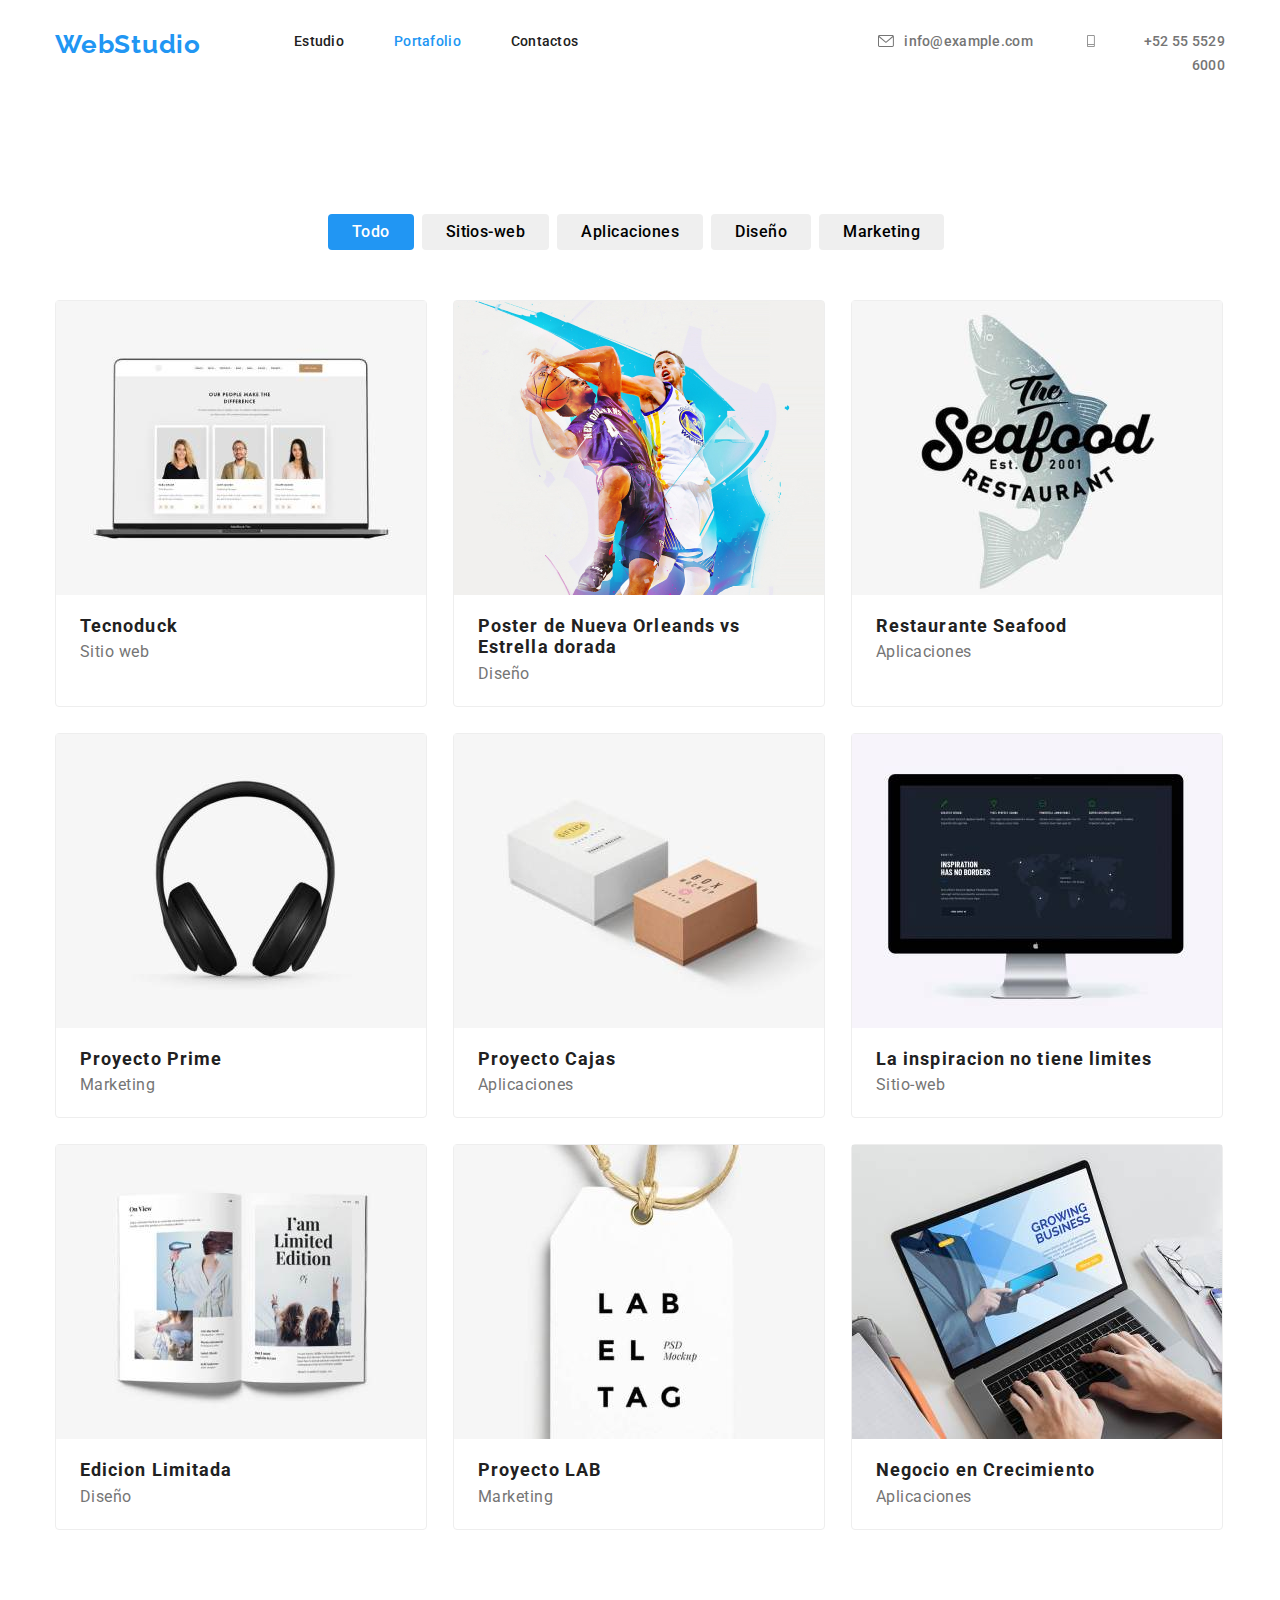
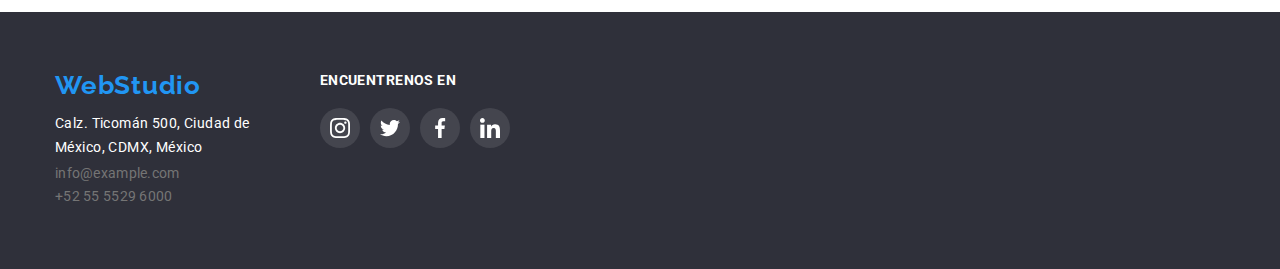
==== portafolio.html @ 907836e8 "intento 2" ====
<!DOCTYPE html>
<html lang="en">
  <head>
    <meta charset="UTF-8" />
    <meta http-equiv="X-UA-Compatible" content="IE=edge" />
    <meta name="viewport" content="width=device-width, initial-scale=1.0" />
    <title>Webstudio-Portafolio</title>
    <!-- Primeramente el normalizador -->
    <link
      rel="stylesheet"
      href="https://cdnjs.cloudflare.com/ajax/libs/modern-normalize/1.0.0/modern-normalize.min.css"
    />
    <link rel="stylesheet" href="./css/styles.css" />
    <link rel="preconnect" href="https://fonts.googleapis.com" />
    <link rel="preconnect" href="https://fonts.gstatic.com" crossorigin />
    <link
      href="https://fonts.googleapis.com/css2?family=Raleway:wght@700&family=Roboto:wght@400;500;700;900&display=swap"
      rel="stylesheet"
    />
  </head>
  <body>
    <header class="container-header">
      <div class="container flex">
        <nav class="container-nav">
          <a class="header-webstudio" href="webStudio">WebStudio</a>
          <ul class="set-header">
            <li class="item-header">
              <a class="header-text" href="./index.html"> Estudio</a>
            </li>
            <li class="item-header">
              <a class="header-text portafolio" href="./portafolio.html">
                Portafolio</a
              >
            </li>
            <li class="item-header">
              <a class="header-text" href="Contactos"> Contactos</a>
            </li>
          </ul>
        </nav>
        <ul class="set-link-header">
          <li class="item-header">
            <svg class="icons-header">
              <use href="./images/symbol-defs.svg#icon-sobre"></use>
            </svg>
            <a class="a-header-text" href="info@example.com">
              info@example.com
            </a>
          </li>
          <li class="item-header">
            <svg class="icons-header telefonio">
              <use href="./images/symbol-defs.svg#icon-telefonio"></use>
            </svg>
            <a class="a-header-text" href="+525555296000"> +52 55 5529 6000 </a>
          </li>
        </ul>
      </div>
    </header>
    <main>
      <section class="container-briefcase">
        <div class="container">
          <ul class="set-filter-briefcase">
            <li class="item-filter-briefcase">
              <button type="button" class="filter-briefcase todo">Todo</button>
            </li>
            <li class="item-filter-briefcase">
              <button type="button" class="filter-briefcase sitio">
                Sitios-web
              </button>
            </li>
            <li class="item-filter-briefcase">
              <button type="button" class="filter-briefcase aplicaciones">
                Aplicaciones
              </button>
            </li>
            <li class="item-filter-briefcase">
              <button type="button" class="filter-briefcase diseño">
                Diseño
              </button>
            </li>
            <li class="item-filter-briefcase">
              <button type="button" class="filter-briefcase marketing">
                Marketing
              </button>
            </li>
          </ul>
          <ul class="set-products">
            <li class="item-products">
              <a href="product" class="link-products">
                <img src="./images/computerthree.jpg" alt="Computerthree" />
                <h2 class="title-information">Tecnoduck</h2>
                <p class="contens-information">Sitio web</p>
              </a>
            </li>
            <li class="item-products">
              <a href="product" class="link-products">
                <img
                  src="./images/basketball.jpg"
                  alt="Poster New Orleans VS Golden Star"
                />
                <h2 class="title-information">
                  Poster de Nueva Orleands vs<br />
                  Estrella dorada
                </h2>
                <p class="contens-information">Diseño</p>
              </a>
            </li>
            <li class="item-products">
              <a href="product" class="link-products">
                <img
                  src="./images/theseafood.jpg"
                  alt="The Seafood Restaurant"
                />
                <h2 class="title-information">Restaurante Seafood</h2>
                <p class="contens-information">Aplicaciones</p>
              </a>
            </li>
            <li class="item-products">
              <a href="product" class="link-products">
                <img src="./images/headphones.jpg" alt="Headphones" />
                <h2 class="title-information">Proyecto Prime</h2>
                <p class="contens-information">Marketing</p>
              </a>
            </li>
            <li class="item-products">
              <a href="product" class="link-products">
                <img src="./images/thebox.jpg" alt="The Boxs" />
                <h2 class="title-information">Proyecto Cajas</h2>
                <p class="contens-information">Aplicaciones</p>
              </a>
            </li>
            <li class="item-products">
              <a href="product" class="link-products">
                <img src="./images/computer.jpg" alt="Computer" />
                <h2 class="title-information">
                  La inspiracion no tiene limites
                </h2>
                <p class="contens-information">Sitio-web</p>
              </a>
            </li>
            <li class="item-products">
              <a href="product" class="link-products">
                <img src="./images/magazine.jpg" alt="Magazine" />
                <h2 class="title-information">Edicion Limitada</h2>
                <p class="contens-information">Diseño</p>
              </a>
            </li>
            <li class="item-products">
              <a href="product" class="link-products">
                <img src="./images/label.jpg" alt="Labeltag" />
                <h2 class="title-information">Proyecto LAB</h2>
                <p class="contens-information">Marketing</p>
              </a>
            </li>
            <li class="item-products">
              <a href="product" class="link-products">
                <img src="./images/computertwo.jpg" alt="Computer Two" />
                <h2 class="title-information">Negocio en Crecimiento</h2>
                <p class="contens-information">Aplicaciones</p>
              </a>
            </li>
          </ul>
        </div>
      </section>
    </main>
    <!--Footer-->
    <footer class="container-footer">
      <div class="container flex">
        <div class="block">
          <a class="header-webstudio-footer" href="webStudio">WebStudio</a>
          <address class="address-footer">
            <p class="p-footer">
              Calz. Ticomán 500, Ciudad de <br />México, CDMX, México
            </p>
            <ul class="set-addrees-footer">
              <li class="item-a-footer">
                <a class="a-footer" href="info@example.com">
                  info@example.com</a
                >
              </li>
              <li class="item-a-footer">
                <a class="a-footer" href="+525555296000"> +52 55 5529 6000 </a>
              </li>
            </ul>
          </address>
        </div>
        <div class="container-footer-icons">
          <p class="title-meet">ENCUENTRENOS EN</p>
          <ul class="set-footer-icons">
            <li>
              <div class="circle-footer-icons">
                <svg class="social-media-footer">
                  <use href="./images/symbol-defs.svg#icon-instagram"></use>
                </svg>
              </div>
            </li>
            <li>
              <div class="circle-footer-icons">
                <svg class="social-media-footer">
                  <use href="./images/symbol-defs.svg#icon-twitter"></use>
                </svg>
              </div>
            </li>
            <li>
              <div class="circle-footer-icons">
                <svg class="social-media-footer">
                  <use href="./images/symbol-defs.svg#icon-facebook"></use>
                </svg>
              </div>
            </li>
            <li>
              <div class="circle-footer-icons">
                <svg class="social-media-footer">
                  <use href="./images/symbol-defs.svg#icon-linkedin"></use>
                </svg>
              </div>
            </li>
          </ul>
        </div>
      </div>
    </footer>
  </body>
</html>
---- css/styles.css ----
html {
  box-sizing: border-box;
}

:root {
  --color-text: #212121;
  --background-color-heroes: #2f303a;
  --border-buttom-header-color: #ececec;
  --background-color-header: #ffffff;
  --background-color-team: #f5f4fa;
  --color-pseudoclase: #2196f3;
  --color-link: #757575;
  --item-products-border: #eeeeee;
  --background-color-icons-footer: rgba(255, 255, 255, 0.1);
  --color-icons: rgba(117, 117, 117, 1);
  --background-color-heroes-degrade: rgba(47, 48, 58, 0.4);
}

*,
*::after,
*::before {
  box-sizing: inherit;
}
/* Estilos para poner a cero la sangría superior de los elementos */
h1,
h2,
h3,
h4,
h5,
h6,
p {
  margin-top: 0;
  margin-bottom: 0;
}
/* Clase para restablecer las propiedades básicas de las listas (ul) */
ul {
  list-style: none;
  padding-left: 0;
  text-decoration: none;
  margin: 0;
}
/* Clase para restablecer las propiedades básicas de los enlaces */
a {
  text-decoration: none;
  color: inherit;
}
/* Propiedades para la correcta visualización de las imágenes */
img {
  display: block;
  max-width: 100%;
  height: auto;
}
/* Propiedad para anular la cursiva en address */

address {
  font-style: normal;
}

body {
  font-size: 14px;
  font-family: 'Roboto', sans-serif;
  letter-spacing: 0.03em;
  color: var(--color-text);
}

/* header */

.container {
  width: 1200px;
  padding-left: 15px;
  padding-right: 15px;
  margin-left: auto;
  margin-right: auto;
}

.flex {
  display: flex;
}

.der {
  display: flex;
  background-color: var(--background-color-header);
  border-bottom: 1px solid var(--border-buttom-header-color);
}

.container-nav {
  display: flex;
}
.header-webstudio{
  color: var(--color-pseudoclase);
  font-family: 'Raleway', sans-serif;
  font-size: 26px;
  font-weight: 700;
  line-height: 1.1em;
  letter-spacing: 0.03em;
  text-align: right;
  text-decoration: none;
  padding: 30px 0px;
  margin-right: 93px;
}

.stud-tex {
  font-size: 14px;
  font-weight: 500;
  line-height: 1.7em;
  letter-spacing: 0.02em;
  text-decoration: none;
}

.stud-tex:hover:focus {
  color: var(--color-pseudoclase);
}

.set-header {
  display: flex;
  padding: 30px 0px;
  margin-right: 300px;
}

.header-text {
  font-size: 14px;
  font-weight: 500;
  line-height: 1.7em;
  letter-spacing: 0.02em;
  text-decoration: none;
}

.header-text:hover,
.header-text:focus {
  color: var(--color-pseudoclase);
}

.set-link-header {
  display: flex;
  padding: 30px 0px;
}

.item-header {
  display: flex;
}

.item-header:not(:last-child) {
  margin-right: 50px;
}

.estudio {
  color: var(--color-pseudoclase);
}

.portafolio {
  color: var(--color-pseudoclase);
}

.a-header-text {
  color: var(--color-link);
  font-weight: 500;
  font-size: 14px;
  line-height: 1.7em;
  letter-spacing: 0.02em;
  text-decoration: none;
  text-align: right;
}

.icons-header {
  height: 12px;
  width: 16px;
  fill: var(--color-icons);
  cursor: pointer;
  margin-right: 10px;
  margin-top: 5px;
}

.tel {
  height: 16px;
  width: 10px;
  margin-top: 4px;
}

.item-header:hover .a-header-text {
  color: var(--color-pseudoclase);
}

.item-header:hover .icons-header {
  fill: var(--color-pseudoclase);
}

/* Main Section Heroes */
.container-heroes {
  background-image: linear-gradient(rgba(35, 39, 50, 0.6), rgba(5, 7, 12, 0.6)),
    url(../images/Imagen.jpg);
  padding-top: 200px;
  padding-bottom: 200px;
}

.heroes-title {
  color: white;

  font-style: normal;
  font-weight: 900;
  font-size: 44px;
  line-height: 60px;

  text-align: center;
  letter-spacing: 0.06em;
  text-transform: uppercase;
}

.heroes-button {
  margin: auto;
  gap: 10px;
  padding: 10px 32px;
  font-style: normal;
  font-weight: 700;
  font-size: 16px;
  line-height: 1.8;
  display: flex;
  letter-spacing: 0.06em;
  cursor: pointer;
  box-shadow: 0px 4px 4px rgba(0, 0, 0, 0.15);
  border-radius: 4px;
  margin-top: 30px;
  background-color: var(--color-pseudoclase);
  color: var(--background-color-header);
}

/* Main Section indicators */

.container-indicators {
  padding-top: 95px;
  padding-bottom: 94px;
}

.item-indicators {
  flex-basis: calc((100%-90px) / 4);
}

.box-indicators {
  width: 270px;
  height: 120px;
  background: #f5f4fa;
  border-radius: 4px;
  margin-bottom: 30px;
  display: inline-flex;
}

.icons-indicators {
  padding: 25px 100px;
  fill: var(--color-icons);
  cursor: pointer;
}

.icons-indicators:hover {
  fill: #2196f3;
}

.card-set-indicators {
  display: flex;
  gap: 30px;
}

.indicators-title {
  color: var(--color-text);
  font-size: 14px;
  font-weight: 700;
  line-height: 1.7;
  letter-spacing: 0.03em;
  text-align: left;
  margin-bottom: 10px;
}

.indicators-text {
  color: var(--color-link);
  font-size: 14px;
  font-weight: 400;
  line-height: 1.7;
  letter-spacing: 0.03em;
  text-align: left;
}

/* Main Section dedicate */

.container-dedicate {
  margin: auto;
  mix-blend-mode: normal;
}

.dedicate-our-title {
  font-size: 36px;
  font-weight: 700;
  line-height: 1.5;
  letter-spacing: 0.03em;
  text-align: center;
  margin-bottom: 55.05px;
}

.set-images-dedicate {
  display: flex;
  margin: auto;
  justify-content: center;
  gap: 30px;
}

.background {
  width: 373px;
  height: 323px;
  position: relative;
}

.box-dedicate-bottom {
  width: 370px;
  height: 70px;
  background: rgba(47, 48, 58, 0.8);
  position: absolute;
  bottom: 0;
}

.text-dedicate {
  font-weight: 700;
  font-size: 14px;
  line-height: 1.5;
  text-align: center;
  letter-spacing: 0.03em;
  text-transform: uppercase;
  color: var(--background-color-header);
  padding: 27px 79px;
}

/* Main Section team */

.our-team {
  margin-top: 94px;
  background-color: var(--background-color-team);
}

.title-our-team {
  font-size: 36px;
  font-weight: 700;
  line-height: 1.5;
  letter-spacing: 0.03em;
  text-align: center;
  margin: auto;
  padding-top: 94px;
}

.set-images-team {
  display: flex;
  margin-top: 50px;
  padding-bottom: 94px;
  gap: 30px;
}

.item-our-team {
  box-shadow: 0px 1px 3px rgba(0, 0, 0, 0.12), 0px 1px 1px rgba(0, 0, 0, 0.14),
    0px 2px 1px rgba(0, 0, 0, 0.2);
  border-radius: 0px 0px 4px 4px;
  background-color: white;
}

.name-employee {
  color: var(--color-text);
  font-size: 16px;
  font-weight: 500;
  line-height: 1.5;
  letter-spacing: 0.03em;
  text-align: center;
  padding-top: 30px;
}

.function-employee {
  color: var(--color-link);
  font-size: 16px;
  font-weight: 400;
  line-height: 1.5;
  letter-spacing: 0.03em;
  text-align: center;
  margin-top: 10px;
}

.icons-our-team {
  display: flex;
  padding-top: 16px;
  padding-bottom: 30px;
  align-items: center;
  justify-content: center;
  gap: 15px;
}

.hover-conjunt-team:hover .circle-our-team-icons {
  background-color: var(--color-pseudoclase);
}
.hover-conjunt-team:hover .social-media {
  fill: var(--background-color-header);
}

.circle-our-team-icons {
  height: 40px;
  width: 40px;
  border-radius: 50%;
  display: flex;
  align-items: center;
  justify-content: center;
  cursor: pointer;
}

.circle-our-team-icons:hover {
  background-color: var(--color-pseudoclase);
}

.social-media {
  height: 20px;
  width: 20px;
  fill: var(--color-icons);
  cursor: pointer;
}

.social-media:hover {
  fill: var(--background-color-header);
}

.container-regular-customers {
  padding-bottom: 151px;
}

.title-regular-customers {
  font-size: 36px;
  font-weight: 700;
  line-height: 1.5;
  letter-spacing: 0.03em;
  text-align: center;
  padding-top: 59px;
  margin-bottom: 44px;
}

.set-regular-customer {
  gap: 30px;
  display: flex;
}

.logos-regular-customer {
  box-sizing: border-box;
  border: 1px solid #afb1b8;
  border-radius: 4px;
  width: 170px;
  height: 81px;
  padding: 14px 32px;
  fill: var(--color-icons);
  cursor: pointer;
}

.box-regular-customer:hover .logos-regular-customer {
  fill: var(--color-pseudoclase);
  border-color: var(--color-pseudoclase);
}


/* Desde este punto se maneja la pagina de portafolio *//* Desde este punto se maneja la pagina de portafolio *//* Desde este punto se maneja la pagina de portafolio *//* Desde este punto se maneja la pagina de portafolio *//* Desde este punto se maneja la pagina de portafolio *//* Desde este punto se maneja la pagina de portafolio *//* Desde este punto se maneja la pagina de portafolio *//* Desde este punto se maneja la pagina de portafolio *//* Desde este punto se maneja la pagina de portafolio *//* Desde este punto se maneja la pagina de portafolio *//* Desde este punto se maneja la pagina de portafolio *//* Desde este punto se maneja la pagina de portafolio *//* Desde este punto se maneja la pagina de portafolio *//* Desde este punto se maneja la pagina de portafolio *//* Desde este punto se maneja la pagina de portafolio *//* Desde este punto se maneja la pagina de portafolio *//* Desde este punto se maneja la pagina de portafolio *//* Desde este punto se maneja la pagina de portafolio *//* Desde este punto se maneja la pagina de portafolio *//* Desde este punto se maneja la pagina de portafolio *//* Desde este punto se maneja la pagina de portafolio *//* Desde este punto se maneja la pagina de portafolio *//* Desde este punto se maneja la pagina de portafolio *//* Desde este punto se maneja la pagina de portafolio *//* Desde este punto se maneja la pagina de portafolio *//* Desde este punto se maneja la pagina de portafolio *//* Desde este punto se maneja la pagina de portafolio */
/* Desde este punto se maneja la pagina de portafolio *//* Desde este punto se maneja la pagina de portafolio *//* Desde este punto se maneja la pagina de portafolio *//* Desde este punto se maneja la pagina de portafolio *//* Desde este punto se maneja la pagina de portafolio *//* Desde este punto se maneja la pagina de portafolio *//* Desde este punto se maneja la pagina de portafolio *//* Desde este punto se maneja la pagina de portafolio *//* Desde este punto se maneja la pagina de portafolio *//* Desde este punto se maneja la pagina de portafolio *//* Desde este punto se maneja la pagina de portafolio *//* Desde este punto se maneja la pagina de portafolio *//* Desde este punto se maneja la pagina de portafolio *//* Desde este punto se maneja la pagina de portafolio *//* Desde este punto se maneja la pagina de portafolio *//* Desde este punto se maneja la pagina de portafolio *//* Desde este punto se maneja la pagina de portafolio *//* Desde este punto se maneja la pagina de portafolio *//* Desde este punto se maneja la pagina de portafolio *//* Desde este punto se maneja la pagina de portafolio *//* Desde este punto se maneja la pagina de portafolio *//* Desde este punto se maneja la pagina de portafolio *//* Desde este punto se maneja la pagina de portafolio *//* Desde este punto se maneja la pagina de portafolio *//* Desde este punto se maneja la pagina de portafolio *//* Desde este punto se maneja la pagina de portafolio *//* Desde este punto se maneja la pagina de portafolio */
/* Desde este punto se maneja la pagina de portafolio *//* Desde este punto se maneja la pagina de portafolio *//* Desde este punto se maneja la pagina de portafolio *//* Desde este punto se maneja la pagina de portafolio *//* Desde este punto se maneja la pagina de portafolio *//* Desde este punto se maneja la pagina de portafolio *//* Desde este punto se maneja la pagina de portafolio *//* Desde este punto se maneja la pagina de portafolio *//* Desde este punto se maneja la pagina de portafolio *//* Desde este punto se maneja la pagina de portafolio *//* Desde este punto se maneja la pagina de portafolio *//* Desde este punto se maneja la pagina de portafolio *//* Desde este punto se maneja la pagina de portafolio *//* Desde este punto se maneja la pagina de portafolio *//* Desde este punto se maneja la pagina de portafolio *//* Desde este punto se maneja la pagina de portafolio *//* Desde este punto se maneja la pagina de portafolio *//* Desde este punto se maneja la pagina de portafolio *//* Desde este punto se maneja la pagina de portafolio *//* Desde este punto se maneja la pagina de portafolio *//* Desde este punto se maneja la pagina de portafolio *//* Desde este punto se maneja la pagina de portafolio *//* Desde este punto se maneja la pagina de portafolio *//* Desde este punto se maneja la pagina de portafolio *//* Desde este punto se maneja la pagina de portafolio *//* Desde este punto se maneja la pagina de portafolio *//* Desde este punto se maneja la pagina de portafolio */
/* Desde este punto se maneja la pagina de portafolio *//* Desde este punto se maneja la pagina de portafolio *//* Desde este punto se maneja la pagina de portafolio *//* Desde este punto se maneja la pagina de portafolio *//* Desde este punto se maneja la pagina de portafolio *//* Desde este punto se maneja la pagina de portafolio *//* Desde este punto se maneja la pagina de portafolio *//* Desde este punto se maneja la pagina de portafolio *//* Desde este punto se maneja la pagina de portafolio *//* Desde este punto se maneja la pagina de portafolio *//* Desde este punto se maneja la pagina de portafolio *//* Desde este punto se maneja la pagina de portafolio *//* Desde este punto se maneja la pagina de portafolio *//* Desde este punto se maneja la pagina de portafolio *//* Desde este punto se maneja la pagina de portafolio *//* Desde este punto se maneja la pagina de portafolio *//* Desde este punto se maneja la pagina de portafolio *//* Desde este punto se maneja la pagina de portafolio *//* Desde este punto se maneja la pagina de portafolio *//* Desde este punto se maneja la pagina de portafolio *//* Desde este punto se maneja la pagina de portafolio *//* Desde este punto se maneja la pagina de portafolio *//* Desde este punto se maneja la pagina de portafolio *//* Desde este punto se maneja la pagina de portafolio *//* Desde este punto se maneja la pagina de portafolio *//* Desde este punto se maneja la pagina de portafolio *//* Desde este punto se maneja la pagina de portafolio */


/* main section FilterBriefcase */

.container-briefcase {
  background-color: white;
  margin: auto;
}

.set-filter-briefcase {
  display: flex;
  padding-top: 106px;
  align-items: center;
  justify-content: center;
}

.item-filter-briefcase {
  margin-right: 8px;
}

.filter-briefcase {
  border-radius: 4px;
  font-size: 16px;
  font-weight: 500;
  line-height: 1.5;
  letter-spacing: 0.03em;
  text-align: center;
  border: none;
  cursor: pointer;
  padding: 6px 24px;
}

.filter-briefcase:hover,
.filter-briefcase:focus {
  box-shadow: 0px 2px 2px 0px rgba(0, 0, 0, 0.12);

  box-shadow: 0px 1px 2px 0px rgba(0, 0, 0, 0.08);

  box-shadow: 0px 3px 1px 0px rgba(0, 0, 0, 0.1);
}

.todo {
  background: var(--color-pseudoclase);
  color: white;
  text-align: center;
}

.filter-briefcase:hover,
.filter-briefcase:focus {
  background: var(--color-pseudoclase);
  color: white;
}

/* main section products */

.set-products {
  display: flex;
  flex-wrap: wrap;
  margin-top: 50px;
  padding-bottom: 82px;
  gap: 26px;
}

.item-products {
  background-color: var(--background-color-header);
  border-radius: 4px;
  border: 1px solid var(--item-products-border);
}

.item-products:hover {
  box-shadow: 1px 4px 6px 0px rgba(0, 0, 0, 0.16);

  box-shadow: 0px 4px 4px 0px rgba(0, 0, 0, 0.06);

  box-shadow: 0px 1px 1px 0px rgba(0, 0, 0, 0.12);
}

.title-information {
  cursor: pointer;
  font-size: 18px;
  font-weight: 700;
  line-height: 1.2;
  letter-spacing: 0.06em;
  text-align: left;
  padding-top: 20px;
  padding-left: 24px;
  padding-right: 20px;
}

.contens-information {
  cursor: pointer;
  color: #757575;
  font-size: 16px;
  line-height: 1.5;
  letter-spacing: 0.03em;
  text-align: left;
  padding-left: 24px;
  padding-right: 24px;
  padding-bottom: 20px;
  margin-top: 4px;
}

/* Footer */

footer {
  color: white;
  background-color: var(--background-color-heroes);
}

.container-footer {
  padding-top: 60px;
  padding-bottom: 60px;
}

.header-webstudio-footer {
  color: var(--color-pseudoclase);
  font-family: 'Raleway', sans-serif;
  font-size: 26px;
  font-weight: 700;
  line-height: 1;
  letter-spacing: 0.03em;
  text-decoration: none;
  cursor: pointer;
  margin-top: 60px;
}

.p-footer {
  font-size: 14px;
  font-weight: 400;
  line-height: 1.7;
  letter-spacing: 0.03em;
  margin-bottom: 2px;
  margin-top: 14px;
}

.set-addrees-footer {
  display: inline-block;
  margin: auto;
}

.item-a-footer {
  margin: auto;
}

.a-footer:hover,
.a-footer:focus {
  color: var(--color-pseudoclase);
}

.a-footer:active {
  color: var(--color-pseudoclase);
}

.a-footer {
  color: var(--color-link);
  font-weight: 400;
  font-size: 14px;
  line-height: 1.7;
  letter-spacing: 0.02em;
  margin-bottom: 47px;
  padding-bottom: 9px;
}

.container-footer-icons {
  display: flex;
  background-color: var(background-color-icons-footer);
  display: block;
  margin-left: 70px;
}

.title-meet {
  font-weight: 700;
  font-size: 14px;
  line-height: 16px;
  letter-spacing: 0.03em;
  text-transform: uppercase;
  margin-bottom: 20px;
}

.set-footer-icons {
  display: flex;
  gap: 10px;
}

.circle-footer-icons {
  height: 40px;
  width: 40px;
  background-color: var(--background-color-icons-footer);
  border-radius: 50%;
  display: flex;
  align-items: center;
  justify-content: center;
  cursor: pointer;
}

.circle-footer-icons:hover {
  background-color: var(--color-pseudoclase);
}

.social-media-footer {
  height: 20px;
  width: 20px;
  fill: var(--background-color-header);
}

/* Desde aqui comienza la tarea #5*/
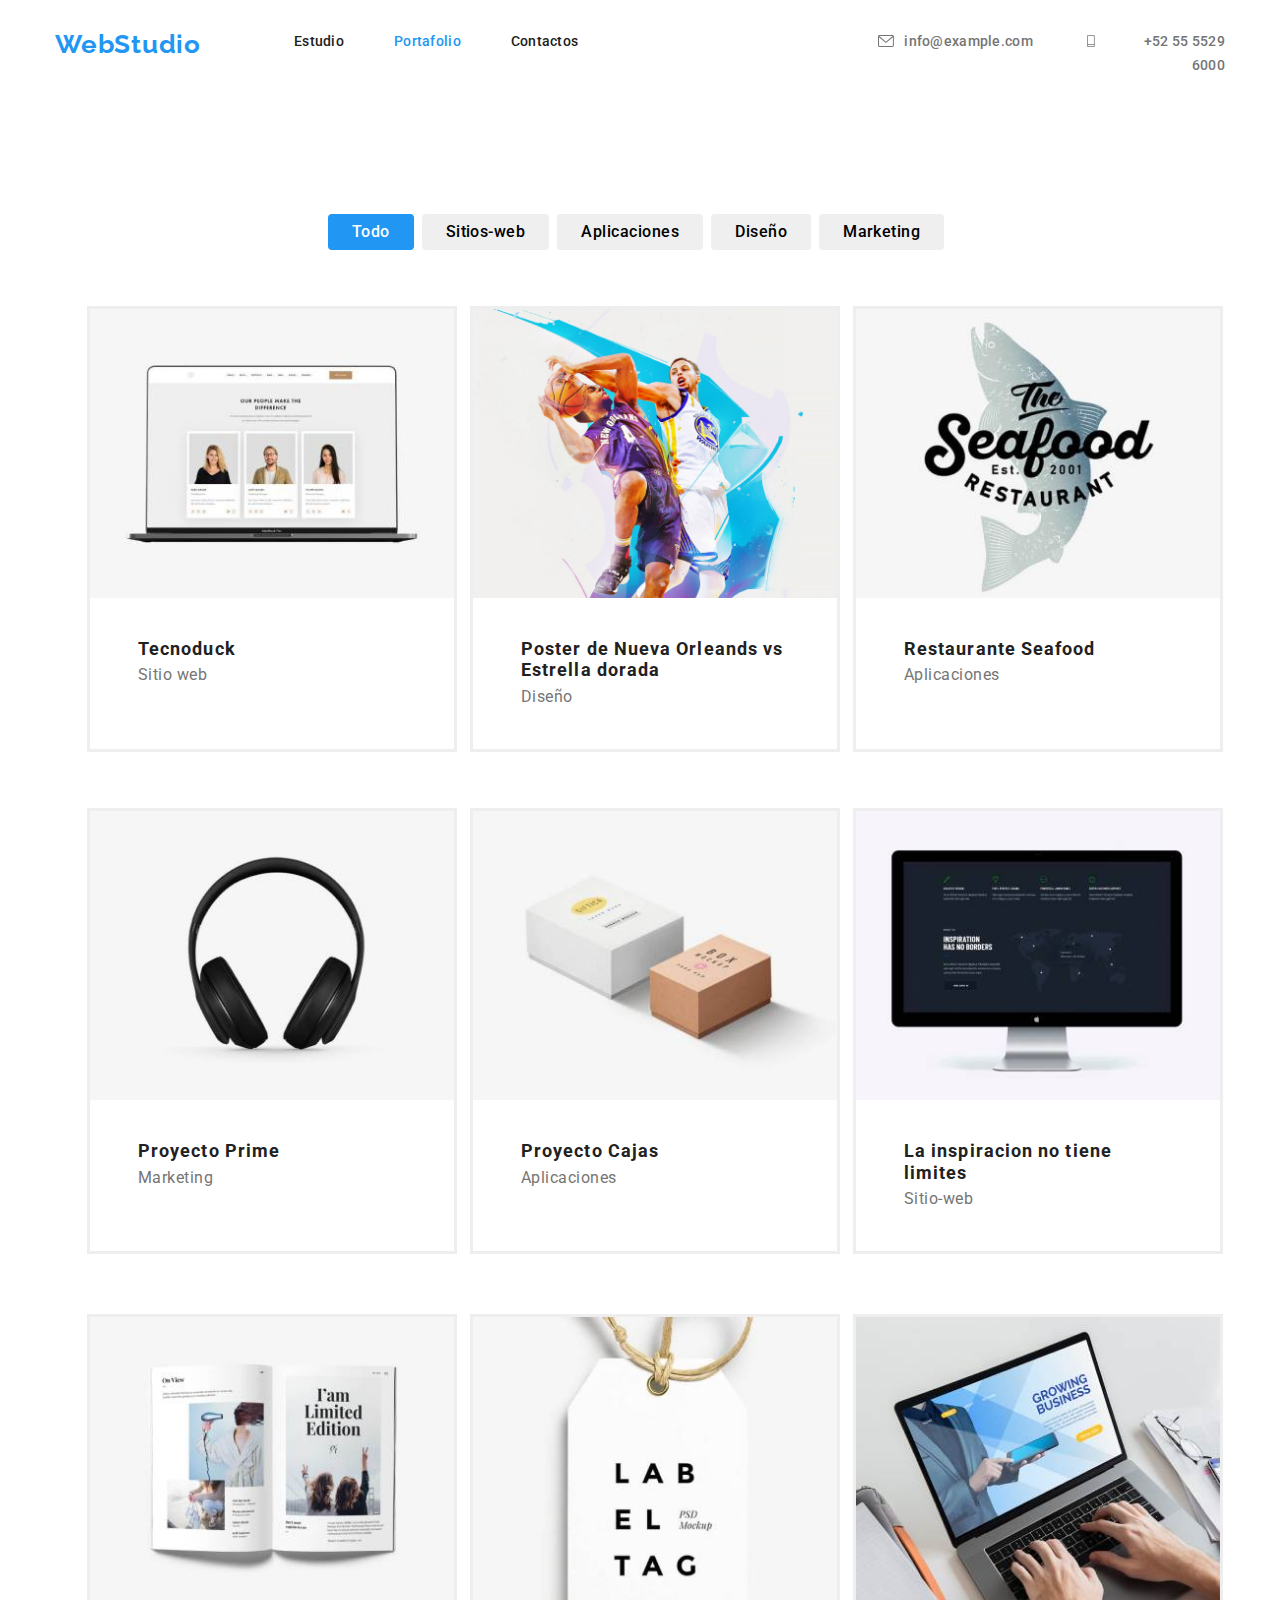
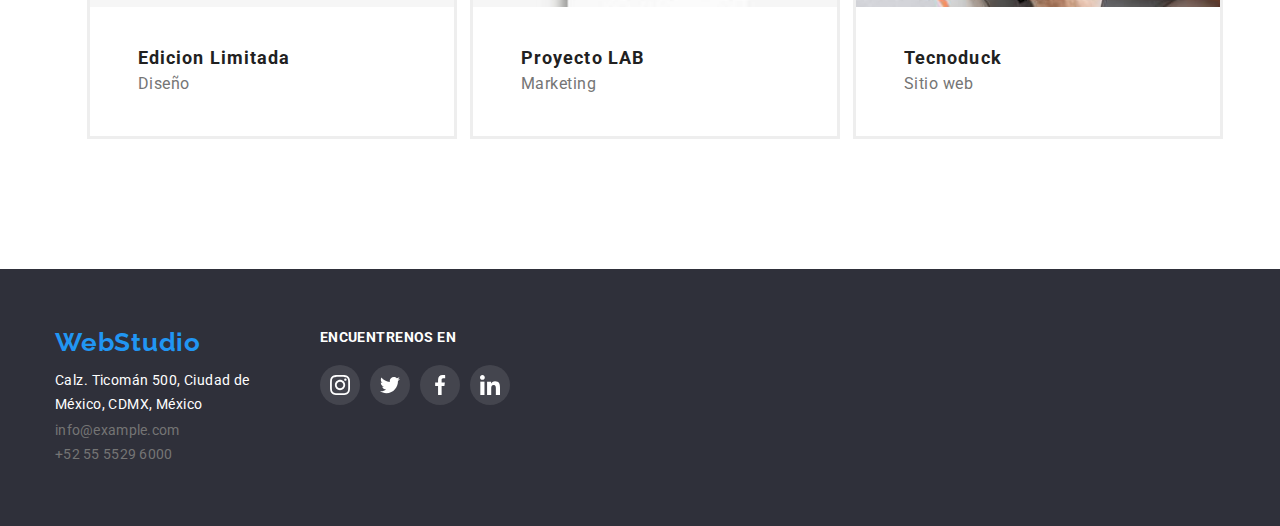
==== commit e91df996: "primer cambio tarea 5" ====
--- a/portafolio.html
+++ b/portafolio.html
@@ -1,222 +1,288 @@
 <!DOCTYPE html>
 <html lang="en">
-  <head>
-    <meta charset="UTF-8" />
-    <meta http-equiv="X-UA-Compatible" content="IE=edge" />
-    <meta name="viewport" content="width=device-width, initial-scale=1.0" />
-    <title>Webstudio-Portafolio</title>
-    <!-- Primeramente el normalizador -->
-    <link
-      rel="stylesheet"
-      href="https://cdnjs.cloudflare.com/ajax/libs/modern-normalize/1.0.0/modern-normalize.min.css"
-    />
-    <link rel="stylesheet" href="./css/styles.css" />
-    <link rel="preconnect" href="https://fonts.googleapis.com" />
-    <link rel="preconnect" href="https://fonts.gstatic.com" crossorigin />
-    <link
-      href="https://fonts.googleapis.com/css2?family=Raleway:wght@700&family=Roboto:wght@400;500;700;900&display=swap"
-      rel="stylesheet"
-    />
-  </head>
-  <body>
-    <header class="container-header">
-      <div class="container flex">
-        <nav class="container-nav">
-          <a class="header-webstudio" href="webStudio">WebStudio</a>
-          <ul class="set-header">
-            <li class="item-header">
-              <a class="header-text" href="./index.html"> Estudio</a>
-            </li>
-            <li class="item-header">
-              <a class="header-text portafolio" href="./portafolio.html">
-                Portafolio</a
+
+<head>
+  <meta charset="UTF-8" />
+  <meta http-equiv="X-UA-Compatible" content="IE=edge" />
+  <meta name="viewport" content="width=device-width, initial-scale=1.0" />
+  <title>Webstudio-Portafolio</title>
+  <!-- Primeramente el normalizador -->
+  <link rel="stylesheet"
+    href="https://cdnjs.cloudflare.com/ajax/libs/modern-normalize/1.0.0/modern-normalize.min.css" />
+  <link rel="stylesheet" href="./css/styles.css" />
+  <link rel="preconnect" href="https://fonts.googleapis.com" />
+  <link rel="preconnect" href="https://fonts.gstatic.com" crossorigin />
+  <link href="https://fonts.googleapis.com/css2?family=Raleway:wght@700&family=Roboto:wght@400;500;700;900&display=swap"
+    rel="stylesheet" />
+</head>
+
+<body>
+<main>
+  <header class="container-header">
+    <div class="container flex">
+      <nav class="container-nav">
+        <a class="header-webstudio" href="webStudio">WebStudio</a>
+        <ul class="set-header">
+          <li class="item-header">
+            <a class="header-text" href="./index.html"> Estudio</a>
+          </li>
+          <li class="item-header">
+            <a class="header-text portafolio" href="./portafolio.html">
+              Portafolio</a
+            >
+          </li>
+          <li class="item-header">
+            <a class="header-text" href="Contactos"> Contactos</a>
+          </li>
+        </ul>
+      </nav>
+      <ul class="set-link-header">
+        <li class="item-header">
+          <svg class="icons-header">
+            <use href="./images/symbol-defs.svg#icon-sobre"></use>
+          </svg>
+          <a class="a-header-text" href="info@example.com">
+            info@example.com
+          </a>
+        </li>
+        <li class="item-header">
+          <svg class="icons-header telefonio">
+            <use href="./images/symbol-defs.svg#icon-telefonio"></use>
+          </svg>
+          <a class="a-header-text" href="+525555296000"> +52 55 5529 6000 </a>
+        </li>
+      </ul>
+    </div>
+  </header>
+  <main>
+    <section class="container-briefcase">
+      <div class="container">
+        <ul class="set-filter-briefcase">
+          <li class="item-filter-briefcase">
+            <button type="button" class="filter-briefcase todo">Todo</button>
+          </li>
+          <li class="item-filter-briefcase">
+            <button type="button" class="filter-briefcase sitio">
+              Sitios-web
+            </button>
+          </li>
+          <li class="item-filter-briefcase">
+            <button type="button" class="filter-briefcase aplicaciones">
+              Aplicaciones
+            </button>
+          </li>
+          <li class="item-filter-briefcase">
+            <button type="button" class="filter-briefcase diseño">
+              Diseño
+            </button>
+          </li>
+          <li class="item-filter-briefcase">
+            <button type="button" class="filter-briefcase marketing">
+              Marketing
+            </button>
+          </li>
+        </ul>
+   <!-- tarjetas  tarjetas  tarjetas  tarjetas  tarjetas  tarjetas  tarjetas  tarjetas  tarjetas  tarjetas  tarjetas  tarjetas  tarjetas  tarjetas  tarjetas  tarjetas  tarjetas  tarjetas  tarjetas  tarjetas  tarjetas  tarjetas  tarjetas
+   tarjetas  tarjetas  tarjetas  tarjetas  tarjetas  tarjetas  tarjetas  tarjetas  tarjetas  tarjetas  tarjetas  tarjetas  tarjetas  tarjetas  tarjetas  tarjetas  tarjetas  tarjetas  tarjetas  tarjetas  tarjetas  tarjetas  tarjetas -->
+
+  <div class="container-botton-top">
+    <div class="flex-list">
+    <div class="card-container">
+      <div class="card-image">
+        <img src="./images/computerthree.jpg" alt="Computerthree" width="370" />
+        <div class="card-animation">
+          Tecnoduck es una plataforma de ditribución de coronavirus de última generación. Las compañias usan esta
+          plataforma para el espionaje digital y los ataques a los servidores
+          seguros de la competencia.
+        </div>
+        </div> 
+        <div class="card-body">
+          <p class="card-title">Tecnoduck</p>
+          <p class="card-description">Sitio web</p>
+        </div>       
+      </div> 
+
+      <div class="card-container">
+        <div class="card-image">
+          <img src="./images/basketball.jpg" alt="Poster New Orleans VS Golden Star" width="370" />
+          <div class="card-animation">
+            Tecnoduck es una plataforma de ditribución de coronavirus de última generación. Las compañias usan esta
+            plataforma para el espionaje digital y los ataques a los servidores
+            seguros de la competencia.
+          </div>
+          </div> 
+          <div class="card-body">
+            <p class="card-title">Poster de Nueva Orleands vs<br />
+              Estrella dorada</p>
+            <p class="card-description">Diseño</p>
+          </div>       
+        </div> <div class="card-container">
+          <div class="card-image">
+            <img src="./images/theseafood.jpg" alt="The Seafood Restaurant" width="370" />
+            <div class="card-animation">
+              Tecnoduck es una plataforma de ditribución de coronavirus de última generación. Las compañias usan esta
+              plataforma para el espionaje digital y los ataques a los servidores
+              seguros de la competencia.
+            </div>
+            </div> 
+            <div class="card-body">
+              <p class="card-title">Restaurante Seafood</p>
+              <p class="card-description">Aplicaciones</p>
+            </div>       
+          </div> 
+    </div>
+  </div>
+
+  <div class="container-botton">
+    <div class="flex-list">
+    <div class="card-container">
+      <div class="card-image">
+        <img src="./images/headphones.jpg" alt="Headphones" width="370" />
+        <div class="card-animation">
+          Tecnoduck es una plataforma de ditribución de coronavirus de última generación. Las compañias usan esta
+          plataforma para el espionaje digital y los ataques a los servidores
+          seguros de la competencia.
+        </div>
+        </div> 
+        <div class="card-body">
+          <p class="card-title">Proyecto Prime</p>
+          <p class="card-description">Marketing</p>
+        </div>       
+      </div> 
+
+      <div class="card-container">
+        <div class="card-image">
+          <img src="./images/thebox.jpg" alt="The Boxs" width="370" />
+          <div class="card-animation">
+            Tecnoduck es una plataforma de ditribución de coronavirus de última generación. Las compañias usan esta
+            plataforma para el espionaje digital y los ataques a los servidores
+            seguros de la competencia.
+          </div>
+          </div> 
+          <div class="card-body">
+            <p class="card-title">Proyecto Cajas</p>
+            <p class="card-description">Aplicaciones</p>
+          </div>       
+        </div> <div class="card-container">
+          <div class="card-image">
+            <img src="./images/computer.jpg" alt="Computer" width="370" />
+            <div class="card-animation">
+              Tecnoduck es una plataforma de ditribución de coronavirus de última generación. Las compañias usan esta
+              plataforma para el espionaje digital y los ataques a los servidores
+              seguros de la competencia.
+            </div>
+            </div> 
+            <div class="card-body">
+              <p class="card-title">La inspiracion no tiene limites</p>
+              <p class="card-description">Sitio-web</p>
+            </div>       
+          </div> 
+    </div>
+  </div>
+
+  <div class="container-botton-final">
+    <div class="flex-list">
+    <div class="card-container">
+      <div class="card-image">
+        <img src="./images/magazine.jpg" alt="Magazine" width="370" />
+        <div class="card-animation">
+          Tecnoduck es una plataforma de ditribución de coronavirus de última generación. Las compañias usan esta
+          plataforma para el espionaje digital y los ataques a los servidores
+          seguros de la competencia.
+        </div>
+        </div> 
+        <div class="card-body">
+          <p class="card-title">Edicion Limitada</p>
+          <p class="card-description">Diseño</p>
+        </div>       
+      </div> 
+
+      <div class="card-container">
+        <div class="card-image">
+          <img src="./images/label.jpg" alt="Labeltag" width="370" />
+          <div class="card-animation">
+            Tecnoduck es una plataforma de ditribución de coronavirus de última generación. Las compañias usan esta
+            plataforma para el espionaje digital y los ataques a los servidores
+            seguros de la competencia.
+          </div>
+          </div> 
+          <div class="card-body">
+            <p class="card-title">Proyecto LAB</p>
+            <p class="card-description">Marketing</p>
+          </div>       
+        </div> <div class="card-container">
+          <div class="card-image">
+            <img src="./images/computertwo.jpg" alt="" width="370" />
+            <div class="card-animation">
+              Tecnoduck es una plataforma de ditribución de coronavirus de última generación. Las compañias usan esta
+              plataforma para el espionaje digital y los ataques a los servidores
+              seguros de la competencia.
+            </div>
+            </div> 
+            <div class="card-body">
+              <p class="card-title">Tecnoduck</p>
+              <p class="card-description">Sitio web</p>
+            </div>       
+          </div> 
+    </div>
+  </div>
+</main>
+  <!--Footer-->
+  <footer class="container-footer">
+    <div class="container flex">
+      <div class="block">
+        <a class="header-webstudio-footer" href="webStudio">WebStudio</a>
+        <address class="address-footer">
+          <p class="p-footer">
+            Calz. Ticomán 500, Ciudad de <br />México, CDMX, México
+          </p>
+          <ul class="set-addrees-footer">
+            <li class="item-a-footer">
+              <a class="a-footer" href="info@example.com">
+                info@example.com</a
               >
             </li>
-            <li class="item-header">
-              <a class="header-text" href="Contactos"> Contactos</a>
+            <li class="item-a-footer">
+              <a class="a-footer" href="+525555296000"> +52 55 5529 6000 </a>
             </li>
           </ul>
-        </nav>
-        <ul class="set-link-header">
-          <li class="item-header">
-            <svg class="icons-header">
-              <use href="./images/symbol-defs.svg#icon-sobre"></use>
-            </svg>
-            <a class="a-header-text" href="info@example.com">
-              info@example.com
-            </a>
-          </li>
-          <li class="item-header">
-            <svg class="icons-header telefonio">
-              <use href="./images/symbol-defs.svg#icon-telefonio"></use>
-            </svg>
-            <a class="a-header-text" href="+525555296000"> +52 55 5529 6000 </a>
+        </address>
+      </div>
+      <div class="container-footer-icons">
+        <p class="title-meet">ENCUENTRENOS EN</p>
+        <ul class="set-footer-icons">
+          <li>
+            <div class="circle-footer-icons">
+              <svg class="social-media-footer">
+                <use href="./images/symbol-defs.svg#icon-instagram"></use>
+              </svg>
+            </div>
+          </li>
+          <li>
+            <div class="circle-footer-icons">
+              <svg class="social-media-footer">
+                <use href="./images/symbol-defs.svg#icon-twitter"></use>
+              </svg>
+            </div>
+          </li>
+          <li>
+            <div class="circle-footer-icons">
+              <svg class="social-media-footer">
+                <use href="./images/symbol-defs.svg#icon-facebook"></use>
+              </svg>
+            </div>
+          </li>
+          <li>
+            <div class="circle-footer-icons">
+              <svg class="social-media-footer">
+                <use href="./images/symbol-defs.svg#icon-linkedin"></use>
+              </svg>
+            </div>
           </li>
         </ul>
       </div>
-    </header>
-    <main>
-      <section class="container-briefcase">
-        <div class="container">
-          <ul class="set-filter-briefcase">
-            <li class="item-filter-briefcase">
-              <button type="button" class="filter-briefcase todo">Todo</button>
-            </li>
-            <li class="item-filter-briefcase">
-              <button type="button" class="filter-briefcase sitio">
-                Sitios-web
-              </button>
-            </li>
-            <li class="item-filter-briefcase">
-              <button type="button" class="filter-briefcase aplicaciones">
-                Aplicaciones
-              </button>
-            </li>
-            <li class="item-filter-briefcase">
-              <button type="button" class="filter-briefcase diseño">
-                Diseño
-              </button>
-            </li>
-            <li class="item-filter-briefcase">
-              <button type="button" class="filter-briefcase marketing">
-                Marketing
-              </button>
-            </li>
-          </ul>
-          <ul class="set-products">
-            <li class="item-products">
-              <a href="product" class="link-products">
-                <img src="./images/computerthree.jpg" alt="Computerthree" />
-                <h2 class="title-information">Tecnoduck</h2>
-                <p class="contens-information">Sitio web</p>
-              </a>
-            </li>
-            <li class="item-products">
-              <a href="product" class="link-products">
-                <img
-                  src="./images/basketball.jpg"
-                  alt="Poster New Orleans VS Golden Star"
-                />
-                <h2 class="title-information">
-                  Poster de Nueva Orleands vs<br />
-                  Estrella dorada
-                </h2>
-                <p class="contens-information">Diseño</p>
-              </a>
-            </li>
-            <li class="item-products">
-              <a href="product" class="link-products">
-                <img
-                  src="./images/theseafood.jpg"
-                  alt="The Seafood Restaurant"
-                />
-                <h2 class="title-information">Restaurante Seafood</h2>
-                <p class="contens-information">Aplicaciones</p>
-              </a>
-            </li>
-            <li class="item-products">
-              <a href="product" class="link-products">
-                <img src="./images/headphones.jpg" alt="Headphones" />
-                <h2 class="title-information">Proyecto Prime</h2>
-                <p class="contens-information">Marketing</p>
-              </a>
-            </li>
-            <li class="item-products">
-              <a href="product" class="link-products">
-                <img src="./images/thebox.jpg" alt="The Boxs" />
-                <h2 class="title-information">Proyecto Cajas</h2>
-                <p class="contens-information">Aplicaciones</p>
-              </a>
-            </li>
-            <li class="item-products">
-              <a href="product" class="link-products">
-                <img src="./images/computer.jpg" alt="Computer" />
-                <h2 class="title-information">
-                  La inspiracion no tiene limites
-                </h2>
-                <p class="contens-information">Sitio-web</p>
-              </a>
-            </li>
-            <li class="item-products">
-              <a href="product" class="link-products">
-                <img src="./images/magazine.jpg" alt="Magazine" />
-                <h2 class="title-information">Edicion Limitada</h2>
-                <p class="contens-information">Diseño</p>
-              </a>
-            </li>
-            <li class="item-products">
-              <a href="product" class="link-products">
-                <img src="./images/label.jpg" alt="Labeltag" />
-                <h2 class="title-information">Proyecto LAB</h2>
-                <p class="contens-information">Marketing</p>
-              </a>
-            </li>
-            <li class="item-products">
-              <a href="product" class="link-products">
-                <img src="./images/computertwo.jpg" alt="Computer Two" />
-                <h2 class="title-information">Negocio en Crecimiento</h2>
-                <p class="contens-information">Aplicaciones</p>
-              </a>
-            </li>
-          </ul>
-        </div>
-      </section>
-    </main>
-    <!--Footer-->
-    <footer class="container-footer">
-      <div class="container flex">
-        <div class="block">
-          <a class="header-webstudio-footer" href="webStudio">WebStudio</a>
-          <address class="address-footer">
-            <p class="p-footer">
-              Calz. Ticomán 500, Ciudad de <br />México, CDMX, México
-            </p>
-            <ul class="set-addrees-footer">
-              <li class="item-a-footer">
-                <a class="a-footer" href="info@example.com">
-                  info@example.com</a
-                >
-              </li>
-              <li class="item-a-footer">
-                <a class="a-footer" href="+525555296000"> +52 55 5529 6000 </a>
-              </li>
-            </ul>
-          </address>
-        </div>
-        <div class="container-footer-icons">
-          <p class="title-meet">ENCUENTRENOS EN</p>
-          <ul class="set-footer-icons">
-            <li>
-              <div class="circle-footer-icons">
-                <svg class="social-media-footer">
-                  <use href="./images/symbol-defs.svg#icon-instagram"></use>
-                </svg>
-              </div>
-            </li>
-            <li>
-              <div class="circle-footer-icons">
-                <svg class="social-media-footer">
-                  <use href="./images/symbol-defs.svg#icon-twitter"></use>
-                </svg>
-              </div>
-            </li>
-            <li>
-              <div class="circle-footer-icons">
-                <svg class="social-media-footer">
-                  <use href="./images/symbol-defs.svg#icon-facebook"></use>
-                </svg>
-              </div>
-            </li>
-            <li>
-              <div class="circle-footer-icons">
-                <svg class="social-media-footer">
-                  <use href="./images/symbol-defs.svg#icon-linkedin"></use>
-                </svg>
-              </div>
-            </li>
-          </ul>
-        </div>
-      </div>
-    </footer>
-  </body>
-</html>
+    </div>
+  </footer>
+</body>
+
+</html>--- a/css/styles.css
+++ b/css/styles.css
@@ -205,23 +205,6 @@
   text-transform: uppercase;
 }
 
-.heroes-button {
-  margin: auto;
-  gap: 10px;
-  padding: 10px 32px;
-  font-style: normal;
-  font-weight: 700;
-  font-size: 16px;
-  line-height: 1.8;
-  display: flex;
-  letter-spacing: 0.06em;
-  cursor: pointer;
-  box-shadow: 0px 4px 4px rgba(0, 0, 0, 0.15);
-  border-radius: 4px;
-  margin-top: 30px;
-  background-color: var(--color-pseudoclase);
-  color: var(--background-color-header);
-}
 
 /* Main Section indicators */
 
@@ -534,7 +517,30 @@
   box-shadow: 0px 1px 1px 0px rgba(0, 0, 0, 0.12);
 }
 
-.title-information {
+
+
+/* cambios de la tarea 5 cambios de la tarea 5cambios de la tarea 5cambios de la tarea 5cambios de la tarea 5cambios de la tarea 5cambios de la tarea 5cambios de la tarea 5cambios de la tarea 5cambios de la tarea 5cambios de la tarea 5cambios de la tarea 5cambios de la tarea 5
+cambios de la tarea 5cambios de la tarea 5cambios de la tarea 5cambios de la tarea 5cambios de la tarea 5cambios de la tarea 5cambios de la tarea 5cambios de la tarea 5cambios de la tarea 5cambios de la tarea 5cambios de la tarea 5cambios de la tarea 5cambios de la tarea 5cambios de la tarea 5cambios de la tarea 5
+cambios de la tarea 5cambios de la tarea 5cambios de la tarea 5cambios de la tarea 5cambios de la tarea 5cambios de la tarea 5cambios de la tarea 5cambios de la tarea 5cambios de la tarea 5cambios de la tarea 5cambios de la tarea 5cambios de la tarea 5cambios de la tarea 5cambios de la tarea 5cambios de la tarea 5
+cambios de la tarea 5cambios de la tarea 5cambios de la tarea 5cambios de la tarea 5cambios de la tarea 5cambios de la tarea 5cambios de la tarea 5cambios de la tarea 5cambios de la tarea 5cambios de la tarea 5cambios de la tarea 5cambios de la tarea 5cambios de la tarea 5cambios de la tarea 5cambios de la tarea 5
+cambios de la tarea 5cambios de la tarea 5cambios de la tarea 5cambios de la tarea 5cambios de la tarea 5cambios de la tarea 5cambios de la tarea 5cambios de la tarea 5cambios de la tarea 5cambios de la tarea 5cambios de la tarea 5cambios de la tarea 5cambios de la tarea 5cambios de la tarea 5cambios de la tarea 5 */
+
+.container-botton-top {
+  width: 1200px;
+  margin: 56px auto;
+  padding: 0 32px;
+}
+.container-botton {
+  width: 1200px;
+  margin: 30px auto;
+  padding: 0 32px;
+}
+.container-botton-final {
+  width: 1200px;
+  margin: 30px auto;
+  padding: 30px 32px 100px;
+}
+.card-title {
   cursor: pointer;
   font-size: 18px;
   font-weight: 700;
@@ -545,10 +551,14 @@
   padding-left: 24px;
   padding-right: 20px;
 }
-
-.contens-information {
-  cursor: pointer;
-  color: #757575;
+.card-body {
+  padding: 20px 24px;
+}
+
+
+.card-description {
+  cursor: pointer;
+  color: var(--color-link);
   font-size: 16px;
   line-height: 1.5;
   letter-spacing: 0.03em;
@@ -558,6 +568,97 @@
   padding-bottom: 20px;
   margin-top: 4px;
 }
+.flex-list {
+  display: flex;
+  justify-content: space-between;
+}
+.card-container {
+  width: 370px;
+
+  background: var(--background-color-header);
+  border: solid var(--item-products-border);
+}
+.card-container:hover {
+  box-shadow: 1px 4px 6px 0px rgba(0, 0, 0, 0.16), 0px 4px 4px 0px rgba(0, 0, 0, 0.06), 0px 1px 1px 0px rgba(0, 0, 0, 0.12);
+
+}
+.card-animation {
+  position: absolute;
+  top: 0;
+  height: 294px;
+  width: 370px;
+
+  background: rgba(33, 150, 243, 0.9);
+  letter-spacing: 0.03em;
+  color: var(--background-color-header);
+  padding: 63px 24px;
+  transform: translateY(105%);
+  transition: transform 250ms ease;
+  transition-timing-function: cubic-bezier(0.4, 0, 0.2, 1);
+}
+.card-container:hover .card-animation {
+  transform: translateY(0%);
+
+}
+.card-image {
+  position: relative;
+  overflow: hidden;
+}
+ /* etiqueta modal cambios  etiqueta modal cambios etiqueta modal cambios etiqueta modal cambios etiqueta modal cambios etiqueta modal cambios etiqueta modal cambios etiqueta modal cambios etiqueta modal cambios etiqueta modal cambios etiqueta modal cambios etiqueta modal cambios etiqueta modal cambios etiqueta modal cambios etiqueta modal cambios etiqueta modal cambios etiqueta modal cambios
+ etiqueta modal cambios etiqueta modal cambios etiqueta modal cambios etiqueta modal cambios etiqueta modal cambios etiqueta modal cambios etiqueta modal cambios etiqueta modal cambios etiqueta modal cambios etiqueta modal cambios etiqueta modal cambios etiqueta modal cambios etiqueta modal cambios etiqueta modal cambios etiqueta modal cambios etiqueta modal cambios etiqueta modal cambios */
+
+
+ .backdrop {
+  position: fixed;
+  top: 0;
+  left: 0;
+  width: 100%;
+  height: 100%;
+  background-color: rgba(0, 0, 0, 0.5);
+  opacity: 1;
+  visibility: visible;
+  transition: opacity 250ms cubic-bezier(0.4, 0, 0.2, 1), visibility 250ms
+  cubic-bezier(0.4, 0, 0.2, 1);
+  align-items: center;
+  display: flex;
+}
+.is-hidden {
+  visibility: hidden;
+  opacity: 0;
+  pointer-events: none;
+}
+.modal {
+  width: 528px;
+  height: 581px;
+  background-color: white;
+  border: 1px solid black;
+  border-radius: 5px;
+  margin: auto;
+  display: flex;
+} 
+.abrir-boton {
+  margin: auto;
+  gap: 10px;
+  padding: 10px 32px;
+  font-style: normal;
+  font-weight: 700;
+  font-size: 16px;
+  line-height: 1.8;
+  display: flex;
+  letter-spacing: 0.06em;
+  cursor: pointer;
+  box-shadow: 0px 4px 4px rgba(0, 0, 0, 0.15);
+  border-radius: 4px;
+  margin-top: 30px;
+  background-color: var(--color-pseudoclase);
+  color: var(--background-color-header);
+}
+.cerrar {
+  position: absolute;
+  top: 320px;
+  left: 1380px;
+ 
+}
 
 /* Footer */
 
@@ -662,4 +763,4 @@
   fill: var(--background-color-header);
 }
 
-/* Desde aqui comienza la tarea #5*/
+
